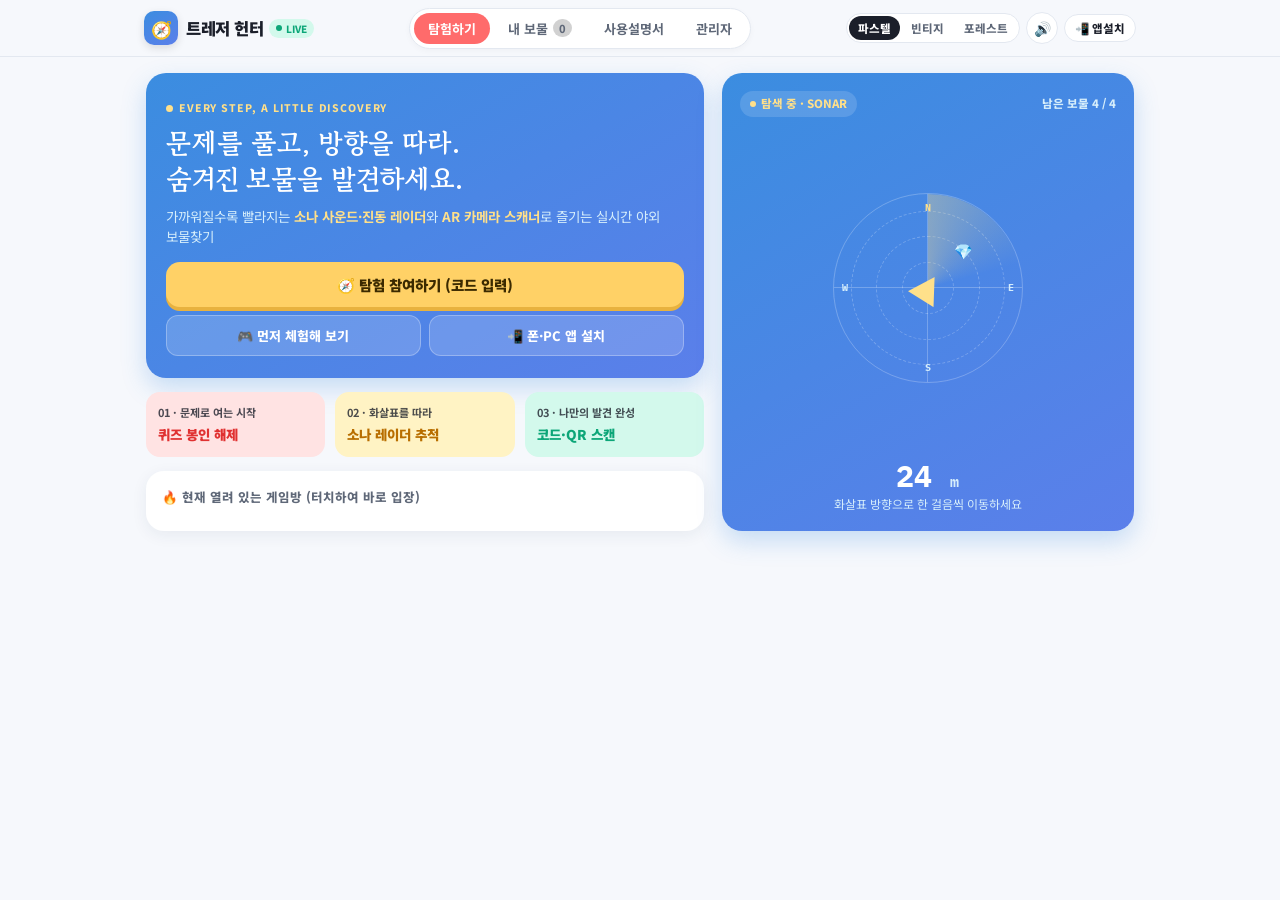
==== index.html @ 7820175a "Update mobile UI, themes (Pastel/Vintage/Forest), and visual manual" ====
<!DOCTYPE html>
<html lang="ko" data-theme="deungbul">
<head>
  <meta charset="UTF-8" />
  <meta name="viewport" content="width=device-width, initial-scale=1.0, maximum-scale=1.0, user-scalable=no, viewport-fit=cover" />
  <meta name="theme-color" content="#F6F8FC" />
  <meta name="apple-mobile-web-app-capable" content="yes" />
  <meta name="apple-mobile-web-app-status-bar-style" content="default" />
  <meta name="apple-mobile-web-app-title" content="트레저헌터" />
  <title>트레저 헌터 — 액션 GPS & AR 보물찾기</title>
  <link rel="manifest" href="./manifest.json" />
  <link rel="preconnect" href="https://fonts.googleapis.com">
  <link rel="preconnect" href="https://fonts.gstatic.com" crossorigin>
  <link href="https://fonts.googleapis.com/css2?family=Gowun+Batang:wght@700&family=IBM+Plex+Mono:wght@600;700&family=Noto+Sans+KR:wght@400;500;700;900&display=swap" rel="stylesheet">
  <link rel="stylesheet" href="./styles.css" />
</head>
<body>
  <!-- 폭죽 컨페티 캔버스 (보물 발견 시에만 작동) -->
  <canvas id="confetti-canvas"></canvas>

  <!-- 상단 토스트 알림 -->
  <div id="toast-container" class="toast-container"></div>

  <!-- 슬림 1줄 상단 헤더 (모바일 & PC 공통 절대 줄바꿈 없음) -->
  <header class="app-header">
    <div class="header-inner">
      <button class="brand-logo" id="btn-home-logo" type="button">
        <span class="logo-emblem">🧭</span>
        <div class="logo-text-wrap">
          <span class="logo-title">트레저 헌터</span>
          <span class="cloud-dot-badge" id="cloud-status-pill" title="클라우드 실시간 연동 상태">
            <i class="live-dot"></i><span id="cloud-status-text">LIVE</span>
          </span>
        </div>
      </button>

      <!-- PC용 상단 탭 (모바일에서는 하단 고정 네비게이션 바로 자동 전환) -->
      <nav class="main-nav desktop-nav">
        <button class="nav-tab active" data-tab="explore" type="button">탐험하기</button>
        <button class="nav-tab" data-tab="collection" type="button">
          내 보물 <span class="nav-badge" id="my-treasure-badge">0</span>
        </button>
        <button class="nav-tab" data-tab="guide" type="button">사용설명서</button>
        <button class="nav-tab" data-tab="admin" type="button">관리자</button>
      </nav>

      <!-- 우측 컴팩트 컨트롤 (테마 3종 · 사운드 · 앱설치) -->
      <div class="header-actions">
        <div class="theme-switcher" title="색상 테마 변경">
          <button class="theme-btn active" data-set-theme="deungbul" type="button">파스텔</button>
          <button class="theme-btn" data-set-theme="kodak" type="button">빈티지</button>
          <button class="theme-btn" data-set-theme="heavenin" type="button">포레스트</button>
        </div>

        <button class="icon-pill-btn active" id="btn-sound-toggle" type="button" title="사운드 ON/OFF">
          🔊
        </button>

        <button class="btn-install-compact" id="btn-header-install" type="button" title="스마트폰/PC 앱 설치">
          📲 앱설치
        </button>
      </div>
    </div>
  </header>

  <!-- 모바일 전용 하단 고정 네비게이션 바 (등불 스터디 스타일) -->
  <nav class="mobile-bottom-nav">
    <div class="mobile-nav-inner">
      <button class="m-nav-btn active" data-tab="explore" type="button">
        <span class="m-icon">🧭</span>
        <span class="m-label">탐험하기</span>
      </button>
      <button class="m-nav-btn" data-tab="collection" type="button">
        <span class="m-icon">🎁</span>
        <span class="m-label">내 보물 <b id="m-treasure-badge">0</b></span>
      </button>
      <button class="m-nav-btn" data-tab="guide" type="button">
        <span class="m-icon">📖</span>
        <span class="m-label">설명서</span>
      </button>
      <button class="m-nav-btn" data-tab="admin" type="button">
        <span class="m-icon">⚙️</span>
        <span class="m-label">관리자</span>
      </button>
    </div>
  </nav>

  <!-- 메인 컨테이너 -->
  <main class="app-main">
    <!-- ==================== 1. 탐험하기 탭 (랜딩 & 액티브 게임) ==================== -->
    <section id="view-explore" class="view-section active">

      <!-- [1-A] 랜딩 히어로 화면 (방 입장 전) -->
      <div id="explore-landing" class="landing-container">
        <div class="hero-grid">
          <!-- 메인 히어로 소개 & 오픈 방 -->
          <div class="hero-content">
            <div class="hero-card-featured">
              <div class="hero-pill-badge">
                <span class="pulse-dot"></span>
                <span>EVERY STEP, A LITTLE DISCOVERY</span>
              </div>
              <h1 class="hero-headline">
                문제를 풀고, 방향을 따라.<br />
                숨겨진 보물을 발견하세요.
              </h1>
              <p class="hero-description">
                가까워질수록 빨라지는 <strong>소나 사운드·진동 레이더</strong>와
                <strong>AR 카메라 스캐너</strong>로 즐기는 실시간 야외 보물찾기
              </p>

              <div class="hero-cta-group">
                <button class="btn-primary-glow" id="btn-open-join-modal" type="button">
                  🧭 탐험 참여하기 (코드 입력)
                </button>
                <div class="hero-sub-ctas">
                  <button class="btn-secondary-glass" id="btn-start-demo" type="button">
                    🎮 먼저 체험해 보기
                  </button>
                  <button class="btn-secondary-glass" id="btn-hero-install" type="button">
                    📲 폰·PC 앱 설치
                  </button>
                </div>
              </div>
            </div>

            <!-- 파스텔 3단 요약 블록 (등불 스터디 감성) -->
            <div class="pastel-stats-row">
              <div class="pastel-stat s-coral">
                <span class="p-label">01 · 문제로 여는 시작</span>
                <strong class="p-val">퀴즈 봉인 해제</strong>
              </div>
              <div class="pastel-stat s-butter">
                <span class="p-label">02 · 화살표를 따라</span>
                <strong class="p-val">소나 레이더 추적</strong>
              </div>
              <div class="pastel-stat s-mint">
                <span class="p-label">03 · 나만의 발견 완성</span>
                <strong class="p-val">코드·QR 스캔</strong>
              </div>
            </div>

            <!-- 빠른 참여 오픈 방 리스트 -->
            <div class="quick-rooms-box">
              <div class="quick-rooms-header">
                <span class="quick-title">🔥 현재 열려 있는 게임방 (터치하여 바로 입장)</span>
              </div>
              <div class="quick-rooms-list" id="quick-rooms-list">
                <!-- JS 렌더링 (GODISLOVE, JESUS0691) -->
              </div>
            </div>
          </div>

          <!-- 우측 컴팩트 레이더 프리뷰 카드 -->
          <div class="hero-visual-card">
            <div class="preview-card-inner">
              <div class="preview-top-bar">
                <span class="status-chip"><span class="dot"></span> 탐색 중 · SONAR</span>
                <span class="rarity-chip">남은 보물 4 / 4</span>
              </div>

              <div class="preview-radar-stage">
                <div class="sonar-circle ring-1"></div>
                <div class="sonar-circle ring-2"></div>
                <div class="sonar-circle ring-3"></div>
                <div class="sonar-sweep"></div>
                <div class="sonar-crosshair-h"></div>
                <div class="sonar-crosshair-v"></div>
                <span class="compass-dir dir-n">N</span>
                <span class="compass-dir dir-e">E</span>
                <span class="compass-dir dir-s">S</span>
                <span class="compass-dir dir-w">W</span>
                <div class="target-blip-demo">💎</div>
                <div class="preview-arrow-wrap">
                  <div class="preview-3d-arrow">▲</div>
                </div>
              </div>

              <div class="preview-telemetry">
                <div class="telemetry-dist">
                  <span class="dist-num">24</span>
                  <span class="dist-unit">m</span>
                </div>
                <p class="telemetry-guide">화살표 방향으로 한 걸음씩 이동하세요</p>
              </div>
            </div>
          </div>
        </div>
      </div>

      <!-- [1-B] 액티브 탐험 화면 (방 입장 후 또는 체험 모드) -->
      <div id="explore-active" class="active-hunt-container hidden">
        <!-- 상단 컴팩트 방 정보 바 -->
        <div class="hunt-status-banner" id="hunt-mode-banner">
          <div class="banner-left">
            <span class="live-badge" id="active-room-badge">LIVE</span>
            <div class="room-titles">
              <h2 id="active-room-title">성경 보물찾기</h2>
              <p id="active-room-subtitle">문제를 풀고 보물을 찾아보세요</p>
            </div>
          </div>
          <div class="banner-right">
            <div class="player-pill">
              <span id="active-player-name">탐험가</span>
              <span class="player-score" id="active-player-score">0점</span>
            </div>
            <button class="btn-ghost-xs" id="btn-share-active-room" type="button" title="초대 링크 복사">🔗 공유</button>
            <button class="btn-exit-hunt" id="btn-leave-room" type="button">← 나가기</button>
          </div>
        </div>

        <!-- 메인 2단 대시보드 -->
        <div class="hunt-dashboard-grid">
          <!-- 좌측 메인 액션 스테이지 -->
          <div class="hunt-main-stage">

            <!-- 스테이지 1: 퀴즈 봉인 해제 카드 -->
            <div id="stage-quiz" class="stage-card quiz-stage-card hidden">
              <div class="stage-card-header">
                <span class="stage-chip">QUESTION · 문제 풀기</span>
                <span class="remaining-pill" id="quiz-remaining-pill">남은 보물 4 / 4</span>
              </div>

              <div class="locked-treasure-preview">
                <div class="locked-icon-aura">
                  <span class="locked-treasure-icon" id="quiz-treasure-icon">👑</span>
                </div>
                <div class="locked-treasure-info">
                  <span class="rarity-tag" id="quiz-treasure-rarity">LEGENDARY</span>
                  <h3 id="quiz-treasure-name">솔로몬의 지혜의 황금 상자</h3>
                  <p class="reward-pts" id="quiz-treasure-pts">+500 PTS</p>
                </div>
              </div>

              <div class="quiz-box">
                <p class="quiz-question-text" id="quiz-question-text">
                  문제를 불러오는 중입니다...
                </p>

                <form id="form-quiz-answer" class="quiz-form">
                  <div class="quiz-input-wrap">
                    <input
                      type="text"
                      id="input-quiz-answer"
                      placeholder="정답을 입력하세요"
                      autocomplete="off"
                      required
                    />
                    <button type="submit" class="btn-primary-glow">
                      정답 확인하고 보물 열기
                    </button>
                  </div>
                </form>

                <div class="quiz-feedback hidden" id="quiz-feedback-msg"></div>

                <div class="quiz-footer-actions">
                  <button type="button" class="btn-ghost-sm" id="btn-toggle-quiz-hint">
                    💡 힌트 보기
                  </button>
                  <button type="button" class="btn-ghost-sm" id="btn-skip-quiz-target">
                    🔄 다른 보물 문제로 변경
                  </button>
                </div>

                <div class="hint-collapse-box hidden" id="quiz-hint-box">
                  <strong>힌트:</strong> <span id="quiz-hint-text"></span>
                </div>
              </div>
            </div>

            <!-- 스테이지 2: GPS + 나침반 소나 레이더 스테이지 -->
            <div id="stage-radar" class="stage-card radar-stage-card hidden">
              <div class="stage-card-header">
                <span class="stage-chip" id="radar-heat-chip">● 탐색 중</span>
                <span class="remaining-pill" id="radar-remaining-pill">남은 보물 4 / 4</span>
              </div>

              <div class="radar-target-banner">
                <span class="target-big-icon" id="radar-treasure-icon">👑</span>
                <div class="target-title-wrap">
                  <span class="rarity-tag" id="radar-treasure-rarity">LEGENDARY</span>
                  <h3 class="target-title" id="radar-treasure-name">솔로몬의 지혜의 황금 상자</h3>
                </div>
                <div class="target-pts-badge" id="radar-treasure-pts">+500점</div>
              </div>

              <!-- 소나 레이더 디스크 -->
              <div class="hologram-radar-wrapper" id="radar-heat-container" data-heat="warm">
                <div class="hologram-radar-disc" id="radar-disc">
                  <div class="compass-dial-ring" id="compass-dial-ring">
                    <span class="dial-mark mark-n">N</span>
                    <span class="dial-mark mark-e">E</span>
                    <span class="dial-mark mark-s">S</span>
                    <span class="dial-mark mark-w">W</span>
                  </div>

                  <div class="radar-ring r-outer"></div>
                  <div class="radar-ring r-mid"></div>
                  <div class="radar-ring r-inner"></div>
                  <div class="radar-sweep-beam"></div>
                  <div class="radar-axis-x"></div>
                  <div class="radar-axis-y"></div>

                  <div class="radar-target-blip" id="radar-target-blip">
                    <span class="blip-core">💎</span>
                  </div>

                  <div class="radar-center-arrow" id="radar-direction-arrow">
                    <svg viewBox="0 0 100 100" class="arrow-svg">
                      <polygon points="50,10 82,82 50,66 18,82" fill="currentColor" />
                    </svg>
                  </div>
                </div>
              </div>

              <!-- 거리 & 온도 게이지 -->
              <div class="radar-telemetry-panel">
                <div class="distance-readout-wrap">
                  <span class="distance-number" id="radar-distance-num">85</span>
                  <span class="distance-unit">m</span>
                </div>

                <div class="heat-meter-wrap">
                  <div class="heat-meter-labels">
                    <span>멀음</span>
                    <span id="heat-status-text">접근 중</span>
                    <span>코앞!</span>
                  </div>
                  <div class="heat-meter-track">
                    <div class="heat-meter-fill" id="heat-meter-fill" style="width: 55%;"></div>
                  </div>
                </div>

                <p class="direction-guidance-text" id="radar-guidance-text">
                  화살표가 가리키는 방향으로 이동하세요
                </p>

                <div class="radar-control-buttons">
                  <button type="button" class="btn-sensor-connect" id="btn-connect-sensors">
                    🧭 위치 · 방향 연결하기
                  </button>
                  <button type="button" class="btn-ar-launch" id="btn-open-ar-modal">
                    📷 AR 카메라 · QR 스캔
                  </button>
                </div>

                <div class="sim-action-pad">
                  <div class="sim-pad-header">가상 이동 테스트 (실내·체험용)</div>
                  <div class="sim-pad-buttons">
                    <button type="button" class="btn-sim-action" id="btn-sim-step">🏃 20m 전진</button>
                    <button type="button" class="btn-sim-action" id="btn-sim-turn">🧭 정면 정렬</button>
                    <button type="button" class="btn-sim-action hot" id="btn-sim-close">⚡ 5m 코앞</button>
                  </div>
                </div>
              </div>
            </div>

            <!-- 스테이지 3: 모든 보물 발견 완료 -->
            <div id="stage-finale" class="stage-card finale-stage-card hidden">
              <div class="finale-crown">🏆</div>
              <span class="stage-chip">ADVENTURE COMPLETE</span>
              <h2>탐험 종료, 모두 수고했어요!</h2>
              <p>이번 탐험의 모든 보물이 발견되었습니다. 내 보물함과 순위를 확인해 보세요.</p>
              <div class="finale-actions">
                <button type="button" class="btn-primary-glow" data-go-tab="collection">
                  🎁 내 보물함 보기
                </button>
                <button type="button" class="btn-secondary-glass" id="btn-finale-home">
                  🏠 처음으로
                </button>
              </div>
            </div>

          </div>

          <!-- 우측 사이드바 -->
          <div class="hunt-sidebar">
            <div class="sidebar-card clue-action-card" id="sidebar-clue-card">
              <div class="card-kicker">A LITTLE CLUE</div>
              <h3>거의 다 왔다면?</h3>
              <p class="card-sub">
                GPS에는 오차가 있어요. 근처에서는 힌트로 주변을 살펴보세요.
              </p>

              <button type="button" class="btn-clue-toggle" id="btn-toggle-location-hint">
                ? 보물 힌트 보기
              </button>

              <div class="location-hint-box hidden" id="location-hint-box">
                <p id="location-hint-text">퀴즈를 먼저 풀면 은신처 힌트가 열립니다.</p>
              </div>

              <div class="claim-cta-group">
                <button type="button" class="btn-claim-primary" id="btn-open-claim-modal">
                  🎁 보물을 찾았어요 (코드 입력)
                </button>
                <button type="button" class="btn-claim-ar" id="btn-sidebar-ar">
                  📷 AR 카메라로 QR 스캔
                </button>
              </div>

              <div class="skip-target-wrap" id="skip-target-wrap">
                <button type="button" class="btn-ghost-full" id="btn-skip-radar-target">
                  🔄 다른 보물로 건너뛰기
                </button>
              </div>
            </div>

            <div class="sidebar-card progress-card">
              <div class="card-kicker">MY JOURNEY</div>
              <div class="journey-header">
                <h3>나의 탐험 기록</h3>
                <span class="found-count-pill" id="sidebar-my-found">0개 발견</span>
              </div>

              <div class="room-progress-bar">
                <div class="room-progress-fill" id="room-progress-fill" style="width: 25%;"></div>
              </div>
              <div class="room-progress-meta">
                <span id="room-progress-text">전체 4개 중 남은 보물 4개</span>
                <span class="sync-indicator" id="sync-indicator-text">3초마다 갱신</span>
              </div>
            </div>

            <div class="sidebar-card live-feed-card">
              <div class="card-kicker">LIVE RANKING &amp; FEED</div>
              <h3>🏆 실시간 순위 &amp; 소식</h3>
              <div class="leaderboard-mini" id="leaderboard-mini"></div>
              <div class="live-feed-list" id="live-feed-list"></div>
            </div>
          </div>
        </div>
      </div>
    </section>

    <!-- ==================== 2. 내 보물함 탭 ==================== -->
    <section id="view-collection" class="view-section hidden">
      <div class="section-header-box">
        <span class="section-kicker">COLLECT LITTLE MOMENTS</span>
        <h2>나의 보물함</h2>
        <p>탐험에서 발견한 보물과 획득 점수가 기록됩니다.</p>
      </div>

      <div class="vault-stats-row">
        <div class="vault-stat-card s-coral">
          <span class="stat-label">총 획득 점수</span>
          <strong class="stat-value" id="vault-total-score">0점</strong>
        </div>
        <div class="vault-stat-card s-butter">
          <span class="stat-label">발견한 보물</span>
          <strong class="stat-value" id="vault-total-count">0개</strong>
        </div>
        <div class="vault-stat-card s-mint">
          <span class="stat-label">현재 참여 방</span>
          <strong class="stat-value" id="vault-current-room">없음</strong>
        </div>
      </div>

      <div id="vault-treasures-grid" class="vault-treasures-grid"></div>
    </section>

    <!-- ==================== 3. 사용설명서 탭 ==================== -->
    <section id="view-guide" class="view-section hidden">
      <div class="section-header-box">
        <span class="section-kicker">HOW TO EXPLORE</span>
        <h2>즐거운 탐험을 위한 사용설명서</h2>
        <p>참가자와 진행자(관리자)를 위한 단계별 안내입니다.</p>
      </div>

      <div class="moments-preview-card">
        <h3>우리 모험의 세 가지 순간 (미리보기)</h3>
        <div class="moments-btn-row">
          <button type="button" class="btn-moment-preview" id="btn-preview-claim">
            ✦ 발견의 순간 (상자 오픈)
          </button>
          <button type="button" class="btn-moment-preview" id="btn-preview-late">
            ☁ 한발 늦은 순간
          </button>
          <button type="button" class="btn-moment-preview" id="btn-preview-finale">
            ⚑ 탐험의 피날레
          </button>
          <button type="button" class="btn-moment-preview" id="btn-guide-install">
            📲 앱 설치 안내
          </button>
        </div>
      </div>

      <div class="manual-two-col">
        <div class="manual-panel">
          <div class="manual-badge">참가자 안내</div>
          <h3>🤠 보물찾기 참여 방법</h3>
          <ol class="manual-step-list">
            <li>
              <strong>01 · 방 코드 입장</strong>
              <p>안내받은 참여 코드(<code>GODISLOVE</code> 또는 <code>JESUS0691</code>)와 별명을 입력해 시작합니다. (카카오톡에서 열렸다면 메뉴에서 <strong>다른 브라우저로 열기</strong>를 권장합니다.)</p>
            </li>
            <li>
              <strong>02 · 퀴즈 풀고 보물 열기</strong>
              <p>배정된 보물의 문제를 풀면 레이더가 열립니다. 어려우면 <strong>[힌트 보기]</strong>를 누르세요.</p>
            </li>
            <li>
              <strong>03 · 화살표와 소리를 따라 이동</strong>
              <p><strong>[위치 · 방향 연결하기]</strong>를 누르고 화살표 방향으로 이동합니다. 가까워질수록 레이더 색이 변하며 소리가 빨라집니다.</p>
            </li>
            <li>
              <strong>04 · 확인 코드 입력 또는 QR 스캔</strong>
              <p>근처(15m 이내)에 오면 <strong>[보물 힌트 보기]</strong>로 숨긴 곳을 찾고, 보물에 적힌 확인 코드를 입력하거나 AR 카메라로 QR을 찍어 상자를 여세요!</p>
            </li>
          </ol>
        </div>

        <div class="manual-panel">
          <div class="manual-badge admin">진행자(관리자) 안내</div>
          <h3>⚙️ 행사 방 만들기 &amp; 운영 방법</h3>
          <ol class="manual-step-list">
            <li>
              <strong>01 · 관리실 입장 (비밀번호: 1234)</strong>
              <p><strong>[관리자]</strong> 메뉴에서 비밀번호 <code>1234</code>를 입력해 들어갑니다.</p>
            </li>
            <li>
              <strong>02 · 현장에서 GPS 찍으며 보물 등록</strong>
              <p>보물 숨길 장소에서 <strong>[📍 내 현재 GPS 위치 찍기]</strong>를 누르면 위도·경도가 자동 입력됩니다. 문제와 정답, 확인 코드를 적어 방을 생성하세요.</p>
            </li>
            <li>
              <strong>03 · 보물 QR 스티커 인쇄 &amp; 참가자 초대</strong>
              <p><strong>[🖨️ 보물 QR스티커]</strong>를 인쇄해 현장에 숨기고, <strong>[🔗 초대링크 복사]</strong> 또는 <strong>[📱 입장용 QR]</strong>로 참가자를 초대합니다.</p>
            </li>
            <li>
              <strong>04 · 결과 엑셀 다운로드 &amp; 재게임 초기화</strong>
              <p>종료 후 <strong>[📊 결과 엑셀(CSV)]</strong>로 순위표를 저장하고, 다음 조가 다시 할 때는 <strong>[🔄 초기화]</strong>를 누르면 모든 보물이 리셋됩니다.</p>
            </li>
          </ol>
        </div>
      </div>
    </section>

    <!-- ==================== 4. 관리자 스튜디오 탭 ==================== -->
    <section id="view-admin" class="view-section hidden">
      <div class="section-header-box">
        <span class="section-kicker">ADMIN STUDIO</span>
        <h2>탐험 관리실</h2>
        <p>새로운 게임방을 만들거나 보물 QR 스티커 인쇄 및 결과 엑셀을 다운로드합니다.</p>
      </div>

      <!-- 관리자 로그인 게이트 -->
      <div id="admin-login-box" class="admin-auth-card">
        <h3>🔑 관리자 인증</h3>
        <p>관리자 비밀번호를 입력하세요. (기본값: <code>1234</code>)</p>
        <form id="form-admin-login" class="admin-login-form">
          <input type="password" id="input-admin-pass" value="1234" placeholder="비밀번호 (1234)" required />
          <button type="submit" class="btn-primary-glow">관리실 들어가기</button>
        </form>
      </div>

      <!-- 관리자 메인 대시보드 -->
      <div id="admin-dashboard" class="admin-dashboard hidden">
        <div class="firebase-config-banner">
          <div class="fb-banner-header">
            <div>
              <span class="stage-chip">🔥 FIREBASE CLOUD DB</span>
              <h3>실시간 클라우드 DB 설정</h3>
            </div>
            <button type="button" class="btn-ghost-sm" id="btn-toggle-fb-guide">연동 안내</button>
          </div>

          <div class="fb-input-row">
            <input
              type="url"
              id="input-firebase-url"
              placeholder="https://treasure-hunt-e306b-default-rtdb.firebaseio.com"
            />
            <button type="button" class="btn-primary-glow" id="btn-save-firebase-url">연결 저장</button>
            <button type="button" class="btn-secondary-glass" id="btn-reset-cloud-seed">
              기본 방(GODISLOVE / JESUS0691) 복원
            </button>
          </div>

          <div id="fb-guide-collapse" class="fb-guide-box hidden">
            <p>현재 <code>treasure-hunt-e306b-default-rtdb.firebaseio.com</code>에 실시간 연동되어 있습니다.</p>
          </div>
        </div>

        <div class="admin-grid">
          <div class="admin-panel">
            <div class="admin-panel-head">
              <h3>📂 개설된 게임방</h3>
              <button type="button" class="btn-ghost-sm" id="btn-refresh-admin-rooms">🔄 새로고침</button>
            </div>
            <div id="admin-rooms-list" class="admin-rooms-list"></div>
          </div>

          <div class="admin-panel">
            <h3>✨ 새 게임방 만들기</h3>
            <form id="form-create-room" class="admin-create-form">
              <div class="form-row-2">
                <div class="form-group">
                  <label>방 참여 코드</label>
                  <div style="display:flex; gap:6px;">
                    <input type="text" id="admin-new-code" placeholder="예: GODISLOVE" required />
                    <button type="button" class="btn-secondary-sm" id="btn-gen-random-code">🎲 랜덤</button>
                  </div>
                </div>
                <div class="form-group">
                  <label>테마 선택</label>
                  <select id="admin-new-theme">
                    <option value="deungbul">파스텔 스카이 (기본)</option>
                    <option value="kodak">빈티지 골드</option>
                    <option value="heavenin">포레스트 그린</option>
                  </select>
                </div>
              </div>

              <div class="form-group">
                <label>방 제목</label>
                <input type="text" id="admin-new-title" placeholder="예: 장유교회 수련회 보물찾기" required />
              </div>

              <div class="form-group">
                <label>안내 문구</label>
                <input type="text" id="admin-new-subtitle" placeholder="예: 말씀 퀴즈를 풀고 숨겨진 보물을 찾으세요!" />
              </div>

              <div class="admin-treasures-header">
                <h4>💎 보물 &amp; 위치 &amp; 퀴즈</h4>
                <button type="button" class="btn-secondary-sm" id="btn-add-treasure-row">+ 보물 추가</button>
              </div>

              <div id="admin-treasure-rows" class="admin-treasure-rows"></div>

              <button type="submit" class="btn-primary-glow btn-full">
                🚀 게임방 생성하기
              </button>
            </form>
          </div>
        </div>
      </div>
    </section>
  </main>

  <!-- ==================== 모달 1: 탐험 참여하기 ==================== -->
  <div id="modal-join" class="modal-backdrop hidden">
    <div class="modal-card">
      <button type="button" class="modal-close" data-close-modal="modal-join">✕</button>
      <div class="modal-kicker">JOIN ADVENTURE</div>
      <h3>탐험에 참여하기</h3>
      <p>안내받은 참여 코드와 이름(별명)을 입력해 주세요.</p>

      <form id="form-join-room" class="modal-form">
        <div class="form-group">
          <label for="input-join-code">참여 코드</label>
          <input type="text" id="input-join-code" class="code-big-input" placeholder="GODISLOVE" required />
        </div>
        <div class="form-group">
          <label for="input-join-nickname">이름 (별명)</label>
          <input type="text" id="input-join-nickname" placeholder="예: 다윗" required />
        </div>
        <div id="join-error-msg" class="form-error hidden"></div>
        <button type="submit" class="btn-primary-glow btn-full">
          탐험 시작하기
        </button>
      </form>
    </div>
  </div>

  <!-- ==================== 모달 2: 현장 확인 코드 입력 ==================== -->
  <div id="modal-claim" class="modal-backdrop hidden">
    <div class="modal-card">
      <button type="button" class="modal-close" data-close-modal="modal-claim">✕</button>
      <div class="modal-kicker">TREASURE CODE</div>
      <h3>보물을 발견했나요?</h3>
      <p>보물에 적힌 <strong>현장 확인 코드</strong>를 입력해 주세요.</p>

      <form id="form-claim-code" class="modal-form">
        <div class="form-group">
          <label for="input-claim-code">현장 확인 코드</label>
          <input
            type="text"
            id="input-claim-code"
            class="code-big-input"
            placeholder="예: EDEN01"
            autocomplete="off"
            required
          />
        </div>
        <div class="demo-code-helper" id="claim-code-helper"></div>
        <div id="claim-error-msg" class="form-error hidden"></div>
        <button type="submit" class="btn-primary-glow btn-full">
          발견 완료하기
        </button>
      </form>
    </div>
  </div>

  <!-- ==================== 모달 3: AR 카메라 & QR 스캐너 ==================== -->
  <div id="modal-ar" class="modal-backdrop hidden">
    <div class="modal-card ar-modal-card">
      <div class="ar-hud-header">
        <div class="ar-hud-title">
          <span class="ar-rec-dot"></span>
          <span>AR 카메라 &amp; QR 스캐너</span>
        </div>
        <button type="button" class="modal-close ar-close" id="btn-close-ar">✕ 닫기</button>
      </div>

      <div class="ar-viewport" id="ar-viewport">
        <video id="ar-video" autoplay playsinline muted></video>
        <div class="ar-holo-fallback" id="ar-holo-fallback">
          <div class="holo-grid-floor"></div>
        </div>

        <div class="ar-hud-overlay">
          <div class="hud-top-telemetry">
            <span id="ar-hud-target">TARGET</span>
            <span id="ar-hud-dist">DIST: 12m</span>
          </div>

          <div class="ar-floating-treasure" id="ar-floating-treasure">
            <div class="ar-treasure-emoji" id="ar-treasure-emoji">🎁</div>
            <div class="ar-treasure-label">보물 터치하여 코드 스캔</div>
          </div>

          <div class="hud-bottom-bar">
            <p id="ar-scan-status">카메라로 현장 QR 코드를 비추거나 보물 아이콘을 터치하세요</p>
          </div>
        </div>
      </div>

      <div class="ar-controls-footer">
        <button type="button" class="btn-primary-glow" id="btn-ar-sim-scan">
          ⚡ 가상 QR 즉시 스캔
        </button>
        <button type="button" class="btn-secondary-glass" id="btn-ar-manual-code">
          ⌨️ 코드 직접 입력
        </button>
      </div>
    </div>
  </div>

  <!-- ==================== 모달 4: 보물상자 오픈 축하 모달 ==================== -->
  <div id="modal-celebration" class="modal-backdrop celebration-backdrop hidden">
    <div class="modal-card celebration-card">
      <div id="chest-tap-stage" class="chest-tap-stage">
        <div class="modal-kicker">TREASURE FOUND!</div>
        <h3>보물상자를 터치해서 여세요!</h3>
        <div class="interactive-chest-box" id="btn-tap-chest">
          <div class="chest-3d-icon" id="chest-3d-icon">🧰</div>
          <div class="chest-hit-counter" id="chest-hit-counter">터치 횟수: ⚡⚡⚡</div>
        </div>
        <button type="button" class="btn-primary-glow btn-full" id="btn-instant-open-chest">
          ⚡ 바로 보물상자 열기
        </button>
      </div>

      <div id="chest-opened-stage" class="chest-opened-stage hidden">
        <div class="modal-kicker">야호! 보물 발견!</div>
        <div class="opened-Burst-icon" id="celeb-treasure-icon">👑</div>
        <span class="rarity-tag" id="celeb-treasure-rarity">LEGENDARY</span>
        <h2 id="celeb-treasure-name">솔로몬의 지혜의 황금 상자</h2>
        <div class="celeb-points-pill" id="celeb-treasure-pts">+500 PTS 획득!</div>
        <p class="celeb-desc" id="celeb-desc">
          가장 먼저 보물을 발견하여 내 보물함에 기록되었습니다!
        </p>
        <button type="button" class="btn-primary-glow btn-full" id="btn-celeb-next">
          다음 보물 계속 찾기
        </button>
      </div>
    </div>
  </div>

  <!-- ==================== 모달 5: 알림 모달 ==================== -->
  <div id="modal-alert" class="modal-backdrop hidden">
    <div class="modal-card alert-modal-card">
      <div class="alert-big-icon" id="alert-modal-icon">☁️</div>
      <div class="modal-kicker" id="alert-modal-kicker">NOTICE</div>
      <h3 id="alert-modal-title">한발 늦은 순간!</h3>
      <p id="alert-modal-desc">다른 탐험가가 먼저 보물을 발견했습니다.</p>
      <button type="button" class="btn-primary-glow btn-full" id="btn-alert-ok">확인</button>
    </div>
  </div>

  <!-- ==================== 모달 6: QR 인쇄 모달 ==================== -->
  <div id="modal-qr-print" class="modal-backdrop hidden">
    <div class="modal-card qr-print-modal-card">
      <div class="qr-print-header">
        <h3 id="qr-modal-title">🖨️ 보물 QR &amp; 확인 코드 카드</h3>
        <div class="qr-print-actions">
          <button type="button" class="btn-primary-glow" id="btn-print-cards">🖨️ 인쇄</button>
          <button type="button" class="modal-close" data-close-modal="modal-qr-print">✕</button>
        </div>
      </div>
      <p class="qr-print-sub" id="qr-modal-subtitle">카드를 인쇄하여 보물 은신처에 부착하세요.</p>
      <div id="qr-cards-container" class="qr-cards-grid"></div>
    </div>
  </div>

  <!-- ==================== 모달 7: 앱 설치 안내 모달 ==================== -->
  <div id="modal-install" class="modal-backdrop hidden">
    <div class="modal-card install-modal-card">
      <button type="button" class="modal-close" data-close-modal="modal-install">✕</button>
      <div class="modal-kicker">INSTALL APP</div>
      <h3>📲 스마트폰 &amp; PC 앱 설치</h3>
      <p>홈 화면(바탕화면)에 앱으로 추가하면 전체화면으로 편리하게 이용할 수 있습니다.</p>

      <div class="install-direct-box">
        <button type="button" class="btn-primary-glow btn-full" id="btn-trigger-pwa-install">
          ⚡ 원클릭 앱 설치하기
        </button>
        <p class="install-direct-note" id="install-direct-note">
          설치 창이 뜨지 않는 경우 아래 기기별 안내를 참고해 주세요.
        </p>
      </div>

      <div class="install-os-grid">
        <div class="install-os-card">
          <div class="os-title">🤖 갤럭시 / 안드로이드</div>
          <ol>
            <li>크롬 또는 삼성 인터넷으로 접속 (카톡에서는 <code>⋮</code> → <strong>다른 브라우저로 열기</strong>)</li>
            <li>위의 <strong>[원클릭 앱 설치]</strong> 또는 메뉴(<code>⋮</code>) → <strong>[앱 설치 / 홈 화면에 추가]</strong> 클릭</li>
          </ol>
        </div>
        <div class="install-os-card">
          <div class="os-title">🍎 아이폰 (Safari)</div>
          <ol>
            <li>Safari 브라우저로 접속</li>
            <li>하단 가운데 <strong>공유 버튼(<code>[↑]</code>)</strong> → <strong>[홈 화면에 추가]</strong> 클릭</li>
          </ol>
        </div>
        <div class="install-os-card">
          <div class="os-title">💻 PC (크롬 / 엣지)</div>
          <ol>
            <li>주소창 오른쪽 끝 <strong>[🖥️ 앱 설치]</strong> 아이콘 또는 위 버튼 클릭</li>
          </ol>
        </div>
      </div>

      <div class="install-qr-box">
        <img
          src="https://api.qrserver.com/v1/create-qr-code/?size=110x110&data=https%3A%2F%2Fjangyu-church.github.io%2Ftreasure-hunter%2F"
          alt="접속 QR"
          width="84"
          height="84"
        />
        <div class="install-qr-text">
          <strong>📱 스마트폰 카메라로 QR 스캔</strong>
          <span><code>jangyu-church.github.io/treasure-hunter</code>로 바로 접속됩니다.</span>
        </div>
      </div>
    </div>
  </div>

  <script src="./app.js"></script>
</body>
</html>
---- styles.css ----
/* ==========================================================================
   트레저 헌터 — 모바일 퍼스트 컴팩트 UI & 3대 세련된 테마 (등불 / 코닥 / 헤븐인)
   ========================================================================== */

:root,
html[data-theme="deungbul"] {
  --bg: #F6F8FC;
  --top-bg: rgba(246, 248, 252, 0.92);
  --surface: #FFFFFF;
  --surface-alt: #EEF2F9;
  --ink: #1B1F2A;
  --muted: #5F6878;
  --line: #E3E8F0;

  /* 메인 히어로 & 레이더 스테이지 카드 (등불 스터디 블루 카드) */
  --stage-bg: linear-gradient(150deg, #3B8DE0 0%, #5B7FEA 100%);
  --stage-ink: #FFFFFF;
  --stage-muted: #D6EEFB;
  --stage-highlight: #FFE08A;
  --stage-ring: rgba(255, 255, 255, 0.24);
  --stage-sweep: rgba(255, 224, 138, 0.34);
  --stage-shadow: 0 10px 24px rgba(59, 141, 224, 0.26);

  /* 메인 버튼 (등불 스터디 옐로우 브릭 버튼) */
  --cta-bg: #FFD166;
  --cta-ink: #3B2A00;
  --cta-lip: #E8B23F;

  /* 보조 액센트 (코랄 레드 / 스카이 블루 / 민트 그린) */
  --brand-accent: #FF6B6B;
  --brand-accent-lip: #E25555;
  --blue-accent: #4DABF7;
  --blue-accent-lip: #3A8FD9;
  --mint-accent: #38D9A9;
  --mint-accent-lip: #20B98C;
  --leaf: #0CA678;

  /* 파스텔 요약 블록 3종 */
  --s1-bg: #FFE3E3;
  --s1-ink: #E03131;
  --s2-bg: #FFF3C4;
  --s2-ink: #B86E00;
  --s3-bg: #D3F9EC;
  --s3-ink: #0CA678;

  --card-shadow: 0 4px 16px rgba(30, 50, 90, 0.07);
}

/* ==================== 테마 2: 코닥 필름 (Kodak Gold / Portra 감성) ==================== */
html[data-theme="kodak"] {
  --bg: #F6EFE2;
  --top-bg: rgba(246, 239, 226, 0.94);
  --surface: #FFFDF8;
  --surface-alt: #EFE5D4;
  --ink: #221A14;
  --muted: #6E5D4E;
  --line: #E4D7C3;

  --stage-bg: linear-gradient(155deg, #241D18 0%, #382C22 100%);
  --stage-ink: #FDF8EE;
  --stage-muted: #D8C8B4;
  --stage-highlight: #FFB800;
  --stage-ring: rgba(255, 184, 0, 0.25);
  --stage-sweep: rgba(255, 184, 0, 0.34);
  --stage-shadow: 0 10px 26px rgba(36, 29, 24, 0.24);

  --cta-bg: #FFB800;
  --cta-ink: #22180E;
  --cta-lip: #CC8E00;

  --brand-accent: #D9381E;
  --brand-accent-lip: #B02812;
  --blue-accent: #D97706;
  --blue-accent-lip: #B45309;
  --mint-accent: #D9381E;
  --mint-accent-lip: #B02812;
  --leaf: #B45309;

  --s1-bg: #FCE2DB;
  --s1-ink: #C82E14;
  --s2-bg: #FDECC4;
  --s2-ink: #9E5E00;
  --s3-bg: #EBE3D5;
  --s3-ink: #4A3B2C;

  --card-shadow: 0 4px 16px rgba(60, 40, 20, 0.08);
}

/* ==================== 테마 3: 헤븐인 보물찾기 오리지널 (Heavenin Forest) ==================== */
html[data-theme="heavenin"] {
  --bg: #F4F2EC;
  --top-bg: rgba(244, 242, 236, 0.94);
  --surface: #FFFFFF;
  --surface-alt: #EAE7DF;
  --ink: #1C3126;
  --muted: #6C7870;
  --line: #E3E0D6;

  --stage-bg: linear-gradient(165deg, #234233 0%, #1B3428 100%);
  --stage-ink: #F7F6F1;
  --stage-muted: #B6C7BC;
  --stage-highlight: #E4EEBA;
  --stage-ring: rgba(228, 238, 186, 0.22);
  --stage-sweep: rgba(228, 238, 186, 0.32);
  --stage-shadow: 0 10px 26px rgba(27, 52, 40, 0.2);

  --cta-bg: #E4EEBA;
  --cta-ink: #1C3528;
  --cta-lip: #C3D28B;

  --brand-accent: #234233;
  --brand-accent-lip: #162B21;
  --blue-accent: #3B6E54;
  --blue-accent-lip: #2A523E;
  --mint-accent: #234233;
  --mint-accent-lip: #162B21;
  --leaf: #234233;

  --s1-bg: #EBF0E6;
  --s1-ink: #234233;
  --s2-bg: #F3EFE2;
  --s2-ink: #6B5B35;
  --s3-bg: #E6EFE9;
  --s3-ink: #1F4E37;

  --card-shadow: 0 4px 16px rgba(28, 49, 38, 0.06);
}

/* ==================== 기본 리셋 & 타이포그래피 ==================== */
* {
  box-sizing: border-box;
  margin: 0;
  padding: 0;
  -webkit-tap-highlight-color: transparent;
}

body {
  font-family: "Noto Sans KR", "Apple SD Gothic Neo", "Malgun Gothic", system-ui, sans-serif;
  background-color: var(--bg);
  color: var(--ink);
  min-height: 100vh;
  overflow-x: hidden;
  line-height: 1.55;
  font-size: 14.5px;
  word-break: keep-all;
  transition: background-color 0.25s ease, color 0.25s ease;
}

button,
input,
select {
  font-family: inherit;
  word-break: keep-all;
}

.hidden {
  display: none !important;
}

#bg-particles,
.aurora-bg {
  display: none !important;
}

#confetti-canvas {
  position: fixed;
  inset: 0;
  width: 100%;
  height: 100%;
  pointer-events: none;
  z-index: 9999;
}

/* ==================== 슬림 1줄 상단 헤더 (절대 줄바꿈 없음!) ==================== */
.app-header {
  position: sticky;
  top: 0;
  z-index: 100;
  background: var(--top-bg);
  backdrop-filter: blur(12px);
  border-bottom: 1px solid var(--line);
}

.header-inner {
  max-width: 1020px;
  margin: 0 auto;
  height: 56px;
  padding: 0 14px;
  display: flex;
  align-items: center;
  justify-content: space-between;
  gap: 8px;
  flex-wrap: nowrap;
}

.brand-logo {
  display: flex;
  align-items: center;
  gap: 8px;
  background: none;
  border: none;
  color: var(--ink);
  cursor: pointer;
  white-space: nowrap;
  flex-shrink: 0;
}

.logo-emblem {
  width: 34px;
  height: 34px;
  border-radius: 10px;
  background: var(--stage-bg);
  color: var(--stage-ink);
  display: flex;
  align-items: center;
  justify-content: center;
  font-size: 17px;
  box-shadow: 0 3px 8px rgba(0, 0, 0, 0.12);
}

.logo-text-wrap {
  display: flex;
  align-items: center;
  gap: 6px;
}

.logo-title {
  font-size: 16.5px;
  font-weight: 900;
  letter-spacing: -0.03em;
  color: var(--ink);
}

.cloud-dot-badge {
  display: inline-flex;
  align-items: center;
  gap: 4px;
  font-size: 10px;
  font-weight: 800;
  color: var(--leaf);
  background: var(--s3-bg);
  padding: 2px 7px;
  border-radius: 999px;
}

.live-dot {
  width: 6px;
  height: 6px;
  border-radius: 50%;
  background: var(--leaf);
  display: inline-block;
}

/* 데스크톱 상단 네비게이션 */
.desktop-nav {
  display: flex;
  align-items: center;
  gap: 4px;
  background: var(--surface);
  padding: 4px;
  border-radius: 999px;
  border: 1px solid var(--line);
  box-shadow: 0 2px 6px rgba(0, 0, 0, 0.03);
}

.nav-tab {
  background: transparent;
  border: none;
  color: var(--muted);
  font-size: 13px;
  font-weight: 700;
  padding: 6px 14px;
  border-radius: 999px;
  cursor: pointer;
  white-space: nowrap;
  display: inline-flex;
  align-items: center;
  gap: 5px;
  transition: all 0.18s;
}

.nav-tab:hover {
  color: var(--ink);
}

.nav-tab.active {
  background: var(--brand-accent);
  color: #FFFFFF;
}

.nav-badge {
  background: rgba(0, 0, 0, 0.18);
  color: inherit;
  padding: 1px 6px;
  border-radius: 999px;
  font-size: 11px;
  font-weight: 800;
}

/* 우측 컴팩트 컨트롤 바 */
.header-actions {
  display: flex;
  align-items: center;
  gap: 6px;
  flex-shrink: 0;
  white-space: nowrap;
}

.theme-switcher {
  display: inline-flex;
  background: var(--surface);
  border: 1.5px solid var(--line);
  border-radius: 999px;
  padding: 2px;
  gap: 2px;
}

.theme-btn {
  background: transparent;
  border: none;
  color: var(--muted);
  font-size: 11.5px;
  font-weight: 800;
  padding: 4px 9px;
  border-radius: 999px;
  cursor: pointer;
  white-space: nowrap;
  transition: all 0.15s;
}

.theme-btn.active {
  background: var(--ink);
  color: var(--surface);
}

.icon-pill-btn {
  width: 32px;
  height: 32px;
  border-radius: 50%;
  background: var(--surface);
  border: 1.5px solid var(--line);
  color: var(--ink);
  font-size: 14px;
  display: inline-flex;
  align-items: center;
  justify-content: center;
  cursor: pointer;
  flex-shrink: 0;
}

.btn-install-compact {
  background: var(--surface);
  border: 1.5px solid var(--line);
  color: var(--ink);
  font-size: 11.5px;
  font-weight: 800;
  padding: 5px 10px;
  border-radius: 999px;
  cursor: pointer;
  white-space: nowrap;
}

.btn-install-compact:hover {
  border-color: var(--brand-accent);
}

/* ==================== 모바일 전용 하단 고정 탭바 (등불 스터디 스타일) ==================== */
.mobile-bottom-nav {
  display: none;
  position: fixed;
  bottom: 0;
  left: 0;
  right: 0;
  z-index: 120;
  background: var(--surface);
  border-top: 2px solid var(--line);
  padding-bottom: env(safe-area-inset-bottom, 0px);
  box-shadow: 0 -4px 16px rgba(0, 0, 0, 0.05);
}

.mobile-nav-inner {
  max-width: 480px;
  margin: 0 auto;
  height: 56px;
  display: grid;
  grid-template-columns: repeat(4, 1fr);
}

.m-nav-btn {
  background: none;
  border: none;
  color: var(--muted);
  display: flex;
  flex-direction: column;
  align-items: center;
  justify-content: center;
  gap: 2px;
  cursor: pointer;
  white-space: nowrap;
}

.m-nav-btn .m-icon {
  font-size: 17px;
  line-height: 1;
}

.m-nav-btn .m-label {
  font-size: 11px;
  font-weight: 800;
}

.m-nav-btn .m-label b {
  color: var(--brand-accent);
}

.m-nav-btn.active {
  color: var(--brand-accent);
}

/* ==================== 메인 컨테이너 ==================== */
.app-main {
  max-width: 1020px;
  margin: 0 auto;
  padding: 16px 16px 96px;
}

/* ==================== 랜딩 히어로 & 파스텔 블록 ==================== */
.hero-grid {
  display: grid;
  grid-template-columns: 1.15fr 0.85fr;
  gap: 18px;
  align-items: stretch;
}

.hero-content {
  display: flex;
  flex-direction: column;
  gap: 14px;
}

.hero-card-featured {
  background: var(--stage-bg);
  color: var(--stage-ink);
  border-radius: 20px;
  padding: 22px 20px;
  box-shadow: var(--stage-shadow);
}

.hero-pill-badge {
  display: inline-flex;
  align-items: center;
  gap: 6px;
  font-size: 10.5px;
  font-weight: 800;
  letter-spacing: 0.08em;
  color: var(--stage-highlight);
  margin-bottom: 8px;
}

.pulse-dot {
  width: 7px;
  height: 7px;
  border-radius: 50%;
  background: var(--stage-highlight);
}

.hero-headline {
  font-family: "Gowun Batang", "Noto Sans KR", serif;
  font-size: clamp(20px, 4.5vw, 27px);
  font-weight: 700;
  line-height: 1.35;
  margin-bottom: 8px;
  color: var(--stage-ink);
  word-break: keep-all;
}

.hero-description {
  font-size: 13.5px;
  color: var(--stage-muted);
  margin-bottom: 16px;
  line-height: 1.5;
}

.hero-description strong {
  color: var(--stage-highlight);
}

.hero-cta-group {
  display: flex;
  flex-direction: column;
  gap: 8px;
}

.hero-sub-ctas {
  display: grid;
  grid-template-columns: 1fr 1fr;
  gap: 8px;
}

/* 등불 스터디 스타일 입체 브릭 버튼 */
.btn-primary-glow {
  background: var(--cta-bg);
  color: var(--cta-ink);
  border: none;
  font-weight: 900;
  padding: 12px 18px;
  border-radius: 14px;
  font-size: 14.5px;
  cursor: pointer;
  box-shadow: 0 4px 0 var(--cta-lip);
  transition: transform 0.12s, filter 0.15s;
  display: inline-flex;
  align-items: center;
  justify-content: center;
  gap: 6px;
  white-space: nowrap;
}

.btn-primary-glow:active {
  transform: translateY(2px);
  box-shadow: 0 2px 0 var(--cta-lip);
}

.btn-secondary-glass {
  background: rgba(255, 255, 255, 0.16);
  color: var(--stage-ink);
  border: 1.5px solid rgba(255, 255, 255, 0.28);
  font-weight: 800;
  padding: 10px 14px;
  border-radius: 12px;
  font-size: 13px;
  cursor: pointer;
  display: inline-flex;
  align-items: center;
  justify-content: center;
  gap: 5px;
  white-space: nowrap;
}

.surface-card .btn-secondary-glass,
.admin-panel .btn-secondary-glass,
.firebase-config-banner .btn-secondary-glass,
.finale-stage-card .btn-secondary-glass {
  background: var(--surface);
  color: var(--ink);
  border: 2px solid var(--line);
}

.btn-full {
  width: 100%;
}

/* 파스텔 3단 요약 블록 (등불 스터디 .stat 스타일) */
.pastel-stats-row {
  display: grid;
  grid-template-columns: repeat(3, 1fr);
  gap: 10px;
}

.pastel-stat {
  border-radius: 14px;
  padding: 12px 12px;
  display: flex;
  flex-direction: column;
  gap: 3px;
}

.pastel-stat.s-coral,
.vault-stat-card.s-coral {
  background: var(--s1-bg);
  color: var(--s1-ink);
}

.pastel-stat.s-butter,
.vault-stat-card.s-butter {
  background: var(--s2-bg);
  color: var(--s2-ink);
}

.pastel-stat.s-mint,
.vault-stat-card.s-mint {
  background: var(--s3-bg);
  color: var(--s3-ink);
}

.pastel-stat .p-label {
  font-size: 11px;
  font-weight: 700;
  color: var(--ink);
  opacity: 0.78;
}

.pastel-stat .p-val {
  font-size: 13.5px;
  font-weight: 900;
}

/* 빠른 참여 오픈 방 리스트 */
.quick-rooms-box {
  background: var(--surface);
  border-radius: 18px;
  padding: 14px 16px;
  box-shadow: var(--card-shadow);
}

.quick-rooms-header {
  margin-bottom: 10px;
}

.quick-title {
  font-size: 12.5px;
  font-weight: 800;
  color: var(--muted);
}

.quick-rooms-list {
  display: grid;
  grid-template-columns: repeat(auto-fit, minmax(200px, 1fr));
  gap: 8px;
}

.quick-room-item {
  background: var(--bg);
  border: 2px solid var(--line);
  border-radius: 12px;
  padding: 10px 12px;
  cursor: pointer;
  transition: all 0.15s;
  display: flex;
  flex-direction: column;
  gap: 3px;
}

.quick-room-item:hover,
.quick-room-item:active {
  border-color: var(--brand-accent);
  background: var(--surface);
}

.quick-room-top {
  display: flex;
  justify-content: space-between;
  align-items: center;
  gap: 6px;
}

.quick-room-code {
  font-family: "IBM Plex Mono", monospace;
  font-size: 11.5px;
  font-weight: 700;
  color: #FFFFFF;
  background: var(--brand-accent);
  padding: 2px 8px;
  border-radius: 999px;
}

.quick-room-rem {
  font-size: 11px;
  color: var(--leaf);
  font-weight: 800;
}

.quick-room-name {
  font-size: 13.5px;
  font-weight: 800;
  color: var(--ink);
}

/* 우측 컴팩트 레이더 프리뷰 카드 */
.preview-card-inner {
  height: 100%;
  background: var(--stage-bg);
  color: var(--stage-ink);
  border-radius: 20px;
  padding: 18px;
  box-shadow: var(--stage-shadow);
  display: flex;
  flex-direction: column;
  justify-content: space-between;
}

.preview-top-bar {
  display: flex;
  justify-content: space-between;
  align-items: center;
  font-size: 11.5px;
  font-weight: 800;
}

.status-chip {
  display: inline-flex;
  align-items: center;
  gap: 5px;
  background: rgba(255, 255, 255, 0.14);
  padding: 4px 10px;
  border-radius: 999px;
  color: var(--stage-highlight);
}

.status-chip .dot {
  width: 6px;
  height: 6px;
  border-radius: 50%;
  background: var(--stage-highlight);
}

.rarity-chip {
  color: var(--stage-muted);
  font-size: 11.5px;
}

.preview-radar-stage {
  position: relative;
  width: 190px;
  height: 190px;
  margin: 12px auto;
  border-radius: 50%;
  border: 1.5px solid var(--stage-ring);
  display: flex;
  align-items: center;
  justify-content: center;
  overflow: hidden;
}

.sonar-circle {
  position: absolute;
  border-radius: 50%;
  border: 1px dashed var(--stage-ring);
}
.sonar-circle.ring-1 { width: 82%; height: 82%; }
.sonar-circle.ring-2 { width: 55%; height: 55%; }
.sonar-circle.ring-3 { width: 28%; height: 28%; }

.sonar-sweep {
  position: absolute;
  inset: 0;
  border-radius: 50%;
  background: conic-gradient(from 0deg, var(--stage-sweep) 0deg, transparent 75deg, transparent 360deg);
  animation: spinRadar 3.4s linear infinite;
}

@keyframes spinRadar {
  to { transform: rotate(360deg); }
}

.sonar-crosshair-h {
  position: absolute;
  width: 100%;
  height: 1px;
  background: var(--stage-ring);
}
.sonar-crosshair-v {
  position: absolute;
  height: 100%;
  width: 1px;
  background: var(--stage-ring);
}

.compass-dir {
  position: absolute;
  font-family: "IBM Plex Mono", monospace;
  font-size: 10px;
  font-weight: 700;
  color: var(--stage-muted);
}
.dir-n { top: 6px; color: var(--stage-highlight); }
.dir-s { bottom: 6px; }
.dir-e { right: 8px; }
.dir-w { left: 8px; }

.target-blip-demo {
  position: absolute;
  top: 24%;
  right: 26%;
  font-size: 15px;
}

.preview-3d-arrow {
  font-size: 32px;
  color: var(--stage-highlight);
  transform: rotate(32deg);
}

.preview-telemetry {
  text-align: center;
}

.telemetry-dist {
  font-family: "IBM Plex Mono", monospace;
  font-size: 30px;
  font-weight: 700;
  color: var(--stage-ink);
  line-height: 1.1;
}

.telemetry-dist .dist-unit {
  font-size: 15px;
  color: var(--stage-muted);
}

.telemetry-guide {
  font-size: 12px;
  color: var(--stage-muted);
  margin-top: 3px;
}

/* ==================== 액티브 탐험 대시보드 (모바일 한 화면 최적화) ==================== */
.hunt-status-banner {
  background: var(--surface);
  border-radius: 16px;
  padding: 12px 16px;
  display: flex;
  justify-content: space-between;
  align-items: center;
  flex-wrap: wrap;
  gap: 10px;
  margin-bottom: 14px;
  box-shadow: var(--card-shadow);
}

.banner-left {
  display: flex;
  align-items: center;
  gap: 10px;
}

.live-badge {
  font-family: "IBM Plex Mono", monospace;
  font-size: 11px;
  font-weight: 700;
  padding: 3px 9px;
  border-radius: 999px;
  background: var(--brand-accent);
  color: #FFFFFF;
  white-space: nowrap;
}

.room-titles h2 {
  font-size: 16.5px;
  font-weight: 900;
  color: var(--ink);
  line-height: 1.25;
}

.room-titles p {
  font-size: 12px;
  color: var(--muted);
}

.banner-right {
  display: flex;
  align-items: center;
  gap: 6px;
  flex-wrap: nowrap;
}

.player-pill {
  display: inline-flex;
  align-items: center;
  gap: 6px;
  background: var(--bg);
  border: 1.5px solid var(--line);
  padding: 4px 10px;
  border-radius: 999px;
  font-weight: 800;
  font-size: 12.5px;
  white-space: nowrap;
}

.player-score {
  color: var(--brand-accent);
  font-family: "IBM Plex Mono", monospace;
}

.btn-ghost-xs,
.btn-exit-hunt {
  background: var(--bg);
  border: 1.5px solid var(--line);
  color: var(--muted);
  padding: 5px 10px;
  border-radius: 999px;
  font-size: 12px;
  font-weight: 700;
  cursor: pointer;
  white-space: nowrap;
}

.hunt-dashboard-grid {
  display: grid;
  grid-template-columns: 1.15fr 0.85fr;
  gap: 16px;
  align-items: start;
}

/* 메인 스테이지 카드 (퀴즈 & 레이더) */
.stage-card {
  background: var(--stage-bg);
  color: var(--stage-ink);
  border-radius: 22px;
  padding: 20px;
  box-shadow: var(--stage-shadow);
}

.finale-stage-card {
  background: var(--surface);
  color: var(--ink);
  text-align: center;
  padding: 32px 20px;
}

.stage-card-header {
  display: flex;
  justify-content: space-between;
  align-items: center;
  margin-bottom: 14px;
  font-size: 12px;
}

.stage-chip {
  display: inline-flex;
  align-items: center;
  gap: 5px;
  font-size: 11.5px;
  font-weight: 800;
  padding: 4px 11px;
  border-radius: 999px;
  background: rgba(255, 255, 255, 0.14);
  color: var(--stage-highlight);
}

.remaining-pill {
  font-size: 12px;
  font-weight: 700;
  color: var(--stage-muted);
}

/* 퀴즈 스테이지 */
.locked-treasure-preview {
  display: flex;
  align-items: center;
  gap: 12px;
  background: rgba(0, 0, 0, 0.16);
  padding: 12px 14px;
  border-radius: 14px;
  margin-bottom: 14px;
}

.locked-icon-aura {
  width: 46px;
  height: 46px;
  border-radius: 12px;
  background: rgba(255, 255, 255, 0.12);
  display: flex;
  align-items: center;
  justify-content: center;
  font-size: 24px;
  flex-shrink: 0;
}

.rarity-tag {
  font-family: "IBM Plex Mono", monospace;
  font-size: 10px;
  font-weight: 700;
  padding: 2px 7px;
  border-radius: 999px;
  background: rgba(255, 255, 255, 0.18);
  color: var(--stage-highlight);
  display: inline-block;
}

.locked-treasure-info h3 {
  font-size: 16px;
  font-weight: 900;
  margin: 2px 0;
}

.reward-pts {
  font-family: "IBM Plex Mono", monospace;
  font-size: 12px;
  color: var(--stage-highlight);
}

.quiz-box {
  background: rgba(0, 0, 0, 0.14);
  border-radius: 16px;
  padding: 16px;
}

.quiz-question-text {
  font-family: "Gowun Batang", "Noto Sans KR", serif;
  font-size: 17px;
  font-weight: 700;
  line-height: 1.55;
  margin-bottom: 14px;
  color: var(--stage-ink);
}

.quiz-input-wrap {
  display: flex;
  flex-direction: column;
  gap: 8px;
}

.quiz-input-wrap input {
  width: 100%;
  background: rgba(255, 255, 255, 0.95);
  border: 2px solid transparent;
  border-radius: 12px;
  padding: 11px 14px;
  color: #1B1F2A;
  font-size: 14.5px;
  font-weight: 700;
  outline: none;
}

.quiz-input-wrap input:focus {
  border-color: var(--cta-bg);
}

.quiz-feedback {
  margin-top: 10px;
  padding: 10px 12px;
  border-radius: 10px;
  font-weight: 700;
  font-size: 13px;
  background: rgba(239, 68, 68, 0.25);
  color: #FFE3E3;
}

.quiz-footer-actions {
  display: flex;
  justify-content: space-between;
  margin-top: 12px;
  gap: 8px;
}

.btn-ghost-sm {
  background: rgba(255, 255, 255, 0.12);
  border: 1px solid rgba(255, 255, 255, 0.2);
  color: var(--stage-ink);
  padding: 6px 11px;
  border-radius: 999px;
  font-size: 12px;
  font-weight: 700;
  cursor: pointer;
  white-space: nowrap;
}

.admin-panel .btn-ghost-sm,
.firebase-config-banner .btn-ghost-sm {
  background: var(--bg);
  border: 1.5px solid var(--line);
  color: var(--ink);
}

.hint-collapse-box {
  margin-top: 10px;
  padding: 10px 12px;
  border-radius: 10px;
  background: rgba(255, 255, 255, 0.12);
  color: var(--stage-highlight);
  font-size: 13px;
}

/* ==================== 레이더 스테이지 (컴팩트 & 세련된 디자인) ==================== */
.radar-target-banner {
  display: flex;
  align-items: center;
  gap: 10px;
  background: rgba(0, 0, 0, 0.14);
  padding: 10px 14px;
  border-radius: 14px;
  margin-bottom: 14px;
}

.target-big-icon {
  font-size: 26px;
}

.target-title {
  font-size: 15.5px;
  font-weight: 900;
  color: var(--stage-ink);
}

.target-pts-badge {
  margin-left: auto;
  font-family: "IBM Plex Mono", monospace;
  font-size: 12.5px;
  font-weight: 700;
  color: var(--stage-highlight);
  white-space: nowrap;
}

.hologram-radar-wrapper {
  display: flex;
  justify-content: center;
  align-items: center;
  margin: 8px 0 14px;
}

.hologram-radar-disc {
  position: relative;
  width: 230px;
  height: 230px;
  border-radius: 50%;
  background: rgba(0, 0, 0, 0.14);
  border: 2px solid var(--stage-ring);
  display: flex;
  align-items: center;
  justify-content: center;
  overflow: hidden;
  transition: border-color 0.3s, box-shadow 0.3s;
}

.hologram-radar-wrapper[data-heat="hot"] .hologram-radar-disc {
  border-color: var(--stage-highlight);
  box-shadow: 0 0 28px rgba(255, 224, 138, 0.45);
}

.compass-dial-ring {
  position: absolute;
  inset: 6px;
  border-radius: 50%;
  transition: transform 0.25s ease-out;
}

.dial-mark {
  position: absolute;
  font-family: "IBM Plex Mono", monospace;
  font-size: 10.5px;
  font-weight: 700;
  color: var(--stage-muted);
}
.mark-n { top: 4px; left: 50%; transform: translateX(-50%); color: var(--stage-highlight); }
.mark-s { bottom: 4px; left: 50%; transform: translateX(-50%); }
.mark-e { right: 6px; top: 50%; transform: translateY(-50%); }
.mark-w { left: 6px; top: 50%; transform: translateY(-50%); }

.radar-ring {
  position: absolute;
  border-radius: 50%;
  border: 1px dashed var(--stage-ring);
}
.r-outer { width: 80%; height: 80%; }
.r-mid { width: 54%; height: 54%; }
.r-inner { width: 28%; height: 28%; }

.radar-sweep-beam {
  position: absolute;
  inset: 0;
  border-radius: 50%;
  background: conic-gradient(from 0deg, var(--stage-sweep) 0deg, transparent 75deg, transparent 360deg);
  animation: spinRadar 3s linear infinite;
}

.radar-axis-x {
  position: absolute;
  width: 100%;
  height: 1px;
  background: var(--stage-ring);
}
.radar-axis-y {
  position: absolute;
  height: 100%;
  width: 1px;
  background: var(--stage-ring);
}

.radar-target-blip {
  position: absolute;
  top: 24%;
  left: 66%;
  transform: translate(-50%, -50%);
  z-index: 4;
  transition: all 0.35s ease-out;
}

.blip-core {
  font-size: 16px;
}

.radar-center-arrow {
  position: relative;
  z-index: 5;
  width: 64px;
  height: 64px;
  color: var(--stage-highlight);
  transition: transform 0.3s cubic-bezier(0.22, 1, 0.36, 1);
}

.arrow-svg {
  width: 100%;
  height: 100%;
}

/* 거리 및 컨트롤 */
.radar-telemetry-panel {
  text-align: center;
}

.distance-readout-wrap {
  margin-bottom: 6px;
}

.distance-number {
  font-family: "IBM Plex Mono", monospace;
  font-size: 40px;
  font-weight: 700;
  color: var(--stage-ink);
  line-height: 1;
}

.distance-unit {
  font-family: "IBM Plex Mono", monospace;
  font-size: 18px;
  color: var(--stage-muted);
  margin-left: 3px;
}

.heat-meter-wrap {
  max-width: 340px;
  margin: 0 auto 10px;
}

.heat-meter-labels {
  display: flex;
  justify-content: space-between;
  font-size: 11px;
  font-weight: 700;
  margin-bottom: 4px;
  color: var(--stage-muted);
}

#heat-status-text {
  color: var(--stage-highlight);
}

.heat-meter-track {
  height: 7px;
  background: rgba(0, 0, 0, 0.22);
  border-radius: 999px;
  overflow: hidden;
}

.heat-meter-fill {
  height: 100%;
  background: var(--cta-bg);
  border-radius: 999px;
  transition: width 0.35s ease;
}

.direction-guidance-text {
  font-size: 13.5px;
  font-weight: 700;
  color: var(--stage-ink);
  margin-bottom: 12px;
}

.radar-control-buttons {
  display: grid;
  grid-template-columns: 1fr 1fr;
  gap: 8px;
  margin-bottom: 12px;
}

.btn-sensor-connect {
  background: var(--cta-bg);
  color: var(--cta-ink);
  border: none;
  padding: 10px 12px;
  border-radius: 12px;
  font-size: 13px;
  font-weight: 900;
  cursor: pointer;
  box-shadow: 0 3px 0 var(--cta-lip);
  white-space: nowrap;
}

.btn-ar-launch {
  background: rgba(255, 255, 255, 0.16);
  border: 1.5px solid rgba(255, 255, 255, 0.3);
  color: var(--stage-ink);
  padding: 10px 12px;
  border-radius: 12px;
  font-size: 13px;
  font-weight: 800;
  cursor: pointer;
  white-space: nowrap;
}

/* 가상 이동 테스트 패드 */
.sim-action-pad {
  background: rgba(0, 0, 0, 0.15);
  border-radius: 12px;
  padding: 10px;
}

.sim-pad-header {
  font-size: 11px;
  color: var(--stage-muted);
  margin-bottom: 6px;
}

.sim-pad-buttons {
  display: grid;
  grid-template-columns: repeat(3, 1fr);
  gap: 6px;
}

.btn-sim-action {
  background: rgba(255, 255, 255, 0.12);
  border: 1px solid rgba(255, 255, 255, 0.18);
  color: var(--stage-ink);
  padding: 7px 8px;
  border-radius: 9px;
  font-size: 11.5px;
  font-weight: 700;
  cursor: pointer;
  white-space: nowrap;
}

.btn-sim-action.hot {
  background: rgba(255, 209, 102, 0.22);
  border-color: var(--stage-highlight);
  color: var(--stage-highlight);
}

/* ==================== 우측 사이드바 카드 ==================== */
.hunt-sidebar {
  display: flex;
  flex-direction: column;
  gap: 14px;
}

.sidebar-card {
  background: var(--surface);
  border-radius: 20px;
  padding: 18px;
  box-shadow: var(--card-shadow);
}

.card-kicker {
  font-family: "IBM Plex Mono", monospace;
  font-size: 10.5px;
  font-weight: 700;
  color: var(--muted);
  letter-spacing: 0.08em;
  margin-bottom: 4px;
}

.sidebar-card h3 {
  font-size: 16.5px;
  font-weight: 900;
  color: var(--ink);
  margin-bottom: 6px;
}

.card-sub {
  font-size: 13px;
  color: var(--muted);
  margin-bottom: 12px;
}

.btn-clue-toggle {
  width: 100%;
  background: var(--bg);
  border: 2px solid var(--line);
  color: var(--ink);
  padding: 10px;
  border-radius: 12px;
  font-size: 13.5px;
  font-weight: 800;
  cursor: pointer;
  margin-bottom: 10px;
}

.location-hint-box {
  background: var(--s2-bg);
  color: var(--ink);
  border-radius: 12px;
  padding: 12px;
  margin-bottom: 10px;
  font-size: 13.5px;
  font-weight: 700;
}

.claim-cta-group {
  display: flex;
  flex-direction: column;
  gap: 8px;
}

.btn-claim-primary {
  width: 100%;
  background: var(--brand-accent);
  border: none;
  color: #FFFFFF;
  padding: 12px;
  border-radius: 12px;
  font-size: 14px;
  font-weight: 900;
  cursor: pointer;
  box-shadow: 0 3px 0 var(--brand-accent-lip);
}

.btn-claim-ar {
  width: 100%;
  background: var(--bg);
  border: 2px solid var(--line);
  color: var(--ink);
  padding: 10px;
  border-radius: 12px;
  font-size: 13px;
  font-weight: 800;
  cursor: pointer;
}

.btn-ghost-full {
  width: 100%;
  margin-top: 8px;
  background: transparent;
  border: 1.5px dashed var(--line);
  color: var(--muted);
  padding: 8px;
  border-radius: 10px;
  font-size: 12px;
  font-weight: 700;
  cursor: pointer;
}

.journey-header {
  display: flex;
  justify-content: space-between;
  align-items: center;
  margin-bottom: 10px;
}

.found-count-pill {
  background: var(--s3-bg);
  color: var(--s3-ink);
  padding: 3px 9px;
  border-radius: 999px;
  font-size: 12px;
  font-weight: 800;
}

.room-progress-bar {
  height: 8px;
  background: var(--surface-alt);
  border-radius: 999px;
  overflow: hidden;
  margin-bottom: 6px;
}

.room-progress-fill {
  height: 100%;
  background: var(--brand-accent);
  border-radius: 999px;
  transition: width 0.4s ease;
}

.room-progress-meta {
  display: flex;
  justify-content: space-between;
  font-size: 11.5px;
  color: var(--muted);
}

.sync-indicator {
  color: var(--leaf);
  font-weight: 700;
}

.leaderboard-mini {
  display: flex;
  flex-direction: column;
  gap: 5px;
  margin-bottom: 10px;
}

.leader-row {
  display: flex;
  justify-content: space-between;
  align-items: center;
  background: var(--bg);
  padding: 7px 10px;
  border-radius: 10px;
  font-size: 12.5px;
}

.leader-rank {
  font-weight: 900;
  color: var(--brand-accent);
  margin-right: 6px;
}

.leader-pts {
  font-family: "IBM Plex Mono", monospace;
  font-size: 12px;
  color: var(--leaf);
  font-weight: 800;
}

.live-feed-list {
  max-height: 160px;
  overflow-y: auto;
  display: flex;
  flex-direction: column;
  gap: 6px;
}

.feed-item {
  font-size: 12px;
  background: var(--bg);
  border-left: 3px solid var(--brand-accent);
  padding: 7px 10px;
  border-radius: 6px;
  color: var(--ink);
}

/* ==================== 내 보물함 & 설명서 & 관리자 ==================== */
.section-header-box {
  margin-bottom: 18px;
}

.section-kicker {
  font-family: "IBM Plex Mono", monospace;
  font-size: 11px;
  font-weight: 700;
  color: var(--muted);
  letter-spacing: 0.08em;
}

.section-header-box h2 {
  font-size: 22px;
  font-weight: 900;
  margin: 3px 0;
  color: var(--ink);
}

.section-header-box p {
  font-size: 13.5px;
  color: var(--muted);
}

.vault-stats-row {
  display: grid;
  grid-template-columns: repeat(3, 1fr);
  gap: 10px;
  margin-bottom: 18px;
}

.vault-stat-card {
  border-radius: 16px;
  padding: 14px;
  display: flex;
  flex-direction: column;
  gap: 4px;
}

.stat-label {
  font-size: 12px;
  font-weight: 700;
  color: var(--ink);
  opacity: 0.75;
}

.stat-value {
  font-size: 20px;
  font-weight: 900;
}

.vault-treasures-grid {
  display: grid;
  grid-template-columns: repeat(auto-fill, minmax(220px, 1fr));
  gap: 12px;
}

.treasure-trophy-card {
  background: var(--surface);
  border-radius: 18px;
  padding: 18px;
  text-align: center;
  box-shadow: var(--card-shadow);
}

.trophy-icon {
  font-size: 40px;
  margin-bottom: 8px;
}

.trophy-pts {
  font-family: "IBM Plex Mono", monospace;
  color: var(--brand-accent);
  font-weight: 800;
  margin-top: 6px;
}

/* 설명서 & 프리뷰 */
.moments-preview-card {
  background: var(--surface);
  border-radius: 20px;
  padding: 18px;
  margin-bottom: 16px;
  box-shadow: var(--card-shadow);
}

.moments-preview-card h3 {
  font-size: 15.5px;
  font-weight: 900;
}

.moments-btn-row {
  display: flex;
  gap: 8px;
  flex-wrap: wrap;
  margin-top: 10px;
}

.btn-moment-preview {
  background: var(--bg);
  border: 1.5px solid var(--line);
  color: var(--ink);
  padding: 8px 14px;
  border-radius: 999px;
  font-size: 12.5px;
  font-weight: 800;
  cursor: pointer;
}

.btn-moment-preview:hover {
  border-color: var(--brand-accent);
}

.manual-two-col {
  display: grid;
  grid-template-columns: 1fr 1fr;
  gap: 16px;
}

.manual-panel {
  background: var(--surface);
  border-radius: 20px;
  padding: 18px;
  box-shadow: var(--card-shadow);
}

.manual-badge {
  display: inline-block;
  font-size: 11px;
  font-weight: 800;
  color: #FFFFFF;
  background: var(--brand-accent);
  padding: 3px 10px;
  border-radius: 999px;
  margin-bottom: 8px;
}

.manual-badge.admin {
  background: var(--blue-accent);
}

.manual-panel h3 {
  font-size: 17px;
  font-weight: 900;
  margin-bottom: 12px;
}

.manual-step-list {
  list-style: none;
  display: flex;
  flex-direction: column;
  gap: 10px;
}

.manual-step-list li {
  background: var(--bg);
  border-radius: 12px;
  padding: 12px 14px;
}

.manual-step-list li strong {
  display: block;
  color: var(--ink);
  font-size: 13.5px;
  margin-bottom: 3px;
}

.manual-step-list li p {
  font-size: 12.5px;
  color: var(--muted);
}

/* 관리자 스튜디오 */
.admin-auth-card {
  max-width: 400px;
  background: var(--surface);
  border-radius: 20px;
  padding: 20px;
  box-shadow: var(--card-shadow);
}

.admin-login-form {
  display: flex;
  gap: 8px;
  margin-top: 12px;
}

.admin-login-form input {
  flex: 1;
  background: var(--bg);
  border: 1.5px solid var(--line);
  border-radius: 10px;
  padding: 10px 12px;
  color: var(--ink);
}

.firebase-config-banner {
  background: var(--surface);
  border-radius: 20px;
  padding: 18px;
  margin-bottom: 16px;
  box-shadow: var(--card-shadow);
}

.fb-banner-header {
  display: flex;
  justify-content: space-between;
  align-items: center;
  margin-bottom: 10px;
}

.fb-banner-header h3 {
  font-size: 16px;
  font-weight: 900;
}

.fb-input-row {
  display: flex;
  gap: 8px;
  flex-wrap: wrap;
}

.fb-input-row input {
  flex: 1;
  min-width: 200px;
  background: var(--bg);
  border: 1.5px solid var(--line);
  border-radius: 10px;
  padding: 9px 12px;
  color: var(--ink);
  font-size: 13px;
}

.fb-guide-box {
  margin-top: 10px;
  font-size: 12.5px;
  color: var(--muted);
}

.admin-grid {
  display: grid;
  grid-template-columns: 0.95fr 1.05fr;
  gap: 16px;
  align-items: start;
}

.admin-panel {
  background: var(--surface);
  border-radius: 20px;
  padding: 18px;
  box-shadow: var(--card-shadow);
}

.admin-panel-head {
  display: flex;
  justify-content: space-between;
  align-items: center;
  margin-bottom: 12px;
}

.admin-panel h3 {
  font-size: 17px;
  font-weight: 900;
  margin-bottom: 12px;
}

.admin-panel-head h3 {
  margin-bottom: 0;
}

.admin-room-card {
  background: var(--bg);
  border: 1.5px solid var(--line);
  border-radius: 14px;
  padding: 12px 14px;
  margin-bottom: 10px;
}

.admin-room-actions {
  display: flex;
  gap: 6px;
  flex-wrap: wrap;
  margin-top: 8px;
}

.form-group {
  margin-bottom: 10px;
}

.form-group label {
  display: block;
  font-size: 12px;
  font-weight: 800;
  color: var(--muted);
  margin-bottom: 4px;
}

.form-group input,
.form-group select {
  width: 100%;
  background: var(--bg);
  border: 1.5px solid var(--line);
  border-radius: 10px;
  padding: 9px 12px;
  color: var(--ink);
  font-size: 13.5px;
}

.form-row-2 {
  display: grid;
  grid-template-columns: 1fr 1fr;
  gap: 10px;
}

.admin-treasures-header {
  display: flex;
  justify-content: space-between;
  align-items: center;
  margin: 14px 0 10px;
}

.btn-secondary-sm {
  background: var(--bg);
  border: 1.5px solid var(--line);
  color: var(--ink);
  padding: 5px 10px;
  border-radius: 8px;
  font-size: 12px;
  font-weight: 800;
  cursor: pointer;
  white-space: nowrap;
}

.btn-danger-sm {
  background: var(--s1-bg);
  border: none;
  color: var(--s1-ink);
  padding: 5px 10px;
  border-radius: 8px;
  font-size: 12px;
  font-weight: 800;
  cursor: pointer;
}

.admin-treasure-item {
  background: var(--bg);
  border: 1.5px solid var(--line);
  border-radius: 14px;
  padding: 12px;
  margin-bottom: 10px;
}

.gps-capture-row {
  display: flex;
  align-items: center;
  gap: 6px;
  flex-wrap: wrap;
  margin-bottom: 10px;
  background: var(--s3-bg);
  padding: 8px 10px;
  border-radius: 10px;
}

.gps-capture-row input {
  width: 110px !important;
  padding: 6px 8px !important;
  font-family: "IBM Plex Mono", monospace;
  font-size: 11.5px !important;
  background: var(--surface) !important;
}

.btn-gps-pick {
  background: var(--leaf);
  border: none;
  color: #FFFFFF;
  font-weight: 800;
  font-size: 11.5px;
  padding: 7px 10px;
  border-radius: 8px;
  cursor: pointer;
  margin-left: auto;
  white-space: nowrap;
}

/* ==================== 모달 공통 ==================== */
.modal-backdrop {
  position: fixed;
  inset: 0;
  background: rgba(8, 12, 22, 0.58);
  backdrop-filter: blur(6px);
  z-index: 1000;
  display: flex;
  align-items: center;
  justify-content: center;
  padding: 16px;
}

.modal-card {
  position: relative;
  width: 100%;
  max-width: 420px;
  background: var(--surface);
  color: var(--ink);
  border-radius: 22px;
  padding: 22px 20px;
  box-shadow: 0 20px 50px rgba(0, 0, 0, 0.25);
}

.modal-close {
  position: absolute;
  top: 14px;
  right: 14px;
  background: var(--bg);
  border: none;
  color: var(--ink);
  width: 30px;
  height: 30px;
  border-radius: 50%;
  cursor: pointer;
  font-weight: 800;
}

.modal-kicker {
  font-family: "IBM Plex Mono", monospace;
  font-size: 10.5px;
  font-weight: 700;
  color: var(--brand-accent);
  margin-bottom: 4px;
}

.modal-card h3 {
  font-size: 19px;
  font-weight: 900;
  margin-bottom: 6px;
}

.modal-card p {
  font-size: 13px;
  color: var(--muted);
  margin-bottom: 14px;
}

.code-big-input {
  text-align: center;
  font-family: "IBM Plex Mono", monospace;
  font-size: 19px !important;
  font-weight: 700;
  letter-spacing: 0.12em;
  text-transform: uppercase;
}

.demo-code-helper {
  font-size: 12.5px;
  color: var(--s3-ink);
  background: var(--s3-bg);
  padding: 9px 12px;
  border-radius: 10px;
  margin-bottom: 12px;
}

.form-error {
  background: var(--s1-bg);
  color: var(--s1-ink);
  padding: 9px 12px;
  border-radius: 10px;
  font-size: 12.5px;
  font-weight: 700;
  margin-bottom: 10px;
}

/* AR 모달 */
.ar-modal-card {
  max-width: 520px;
  padding: 16px;
}

.ar-hud-header {
  display: flex;
  justify-content: space-between;
  align-items: center;
  margin-bottom: 10px;
}

.ar-hud-title {
  display: flex;
  align-items: center;
  gap: 6px;
  font-size: 13px;
  font-weight: 900;
  color: var(--ink);
}

.ar-rec-dot {
  width: 8px;
  height: 8px;
  border-radius: 50%;
  background: #EF4444;
}

.ar-close {
  position: static;
  width: auto;
  padding: 5px 12px;
  border-radius: 8px;
}

.ar-viewport {
  position: relative;
  width: 100%;
  height: 300px;
  border-radius: 16px;
  overflow: hidden;
  background: #0F172A;
}

#ar-video {
  width: 100%;
  height: 100%;
  object-fit: cover;
  position: relative;
  z-index: 1;
}

.ar-holo-fallback {
  position: absolute;
  inset: 0;
  background: var(--stage-bg);
  z-index: 0;
}

.ar-hud-overlay {
  position: absolute;
  inset: 0;
  z-index: 3;
  display: flex;
  flex-direction: column;
  justify-content: space-between;
  padding: 12px;
  pointer-events: none;
}

.hud-top-telemetry {
  display: flex;
  justify-content: space-between;
  font-family: "IBM Plex Mono", monospace;
  font-size: 11px;
  color: #FFFFFF;
  background: rgba(0, 0, 0, 0.45);
  padding: 4px 10px;
  border-radius: 6px;
}

.ar-floating-treasure {
  pointer-events: auto;
  align-self: center;
  margin: auto;
  text-align: center;
  cursor: pointer;
}

.ar-treasure-emoji {
  font-size: 56px;
}

.ar-treasure-label {
  background: var(--cta-bg);
  color: var(--cta-ink);
  font-weight: 900;
  font-size: 11.5px;
  padding: 4px 11px;
  border-radius: 999px;
  margin-top: 4px;
}

.hud-bottom-bar {
  background: rgba(0, 0, 0, 0.55);
  padding: 6px 10px;
  border-radius: 8px;
  text-align: center;
  font-size: 12px;
  color: #FFFFFF;
}

.ar-controls-footer {
  display: grid;
  grid-template-columns: 1fr 1fr;
  gap: 8px;
  margin-top: 10px;
}

.ar-controls-footer .btn-secondary-glass {
  background: var(--bg);
  color: var(--ink);
  border: 1.5px solid var(--line);
}

/* 축하 모달 */
.celebration-card {
  text-align: center;
}

.interactive-chest-box {
  margin: 16px auto;
  width: 130px;
  height: 130px;
  border-radius: 50%;
  background: var(--s2-bg);
  display: flex;
  flex-direction: column;
  align-items: center;
  justify-content: center;
  cursor: pointer;
  user-select: none;
}

.chest-3d-icon {
  font-size: 60px;
}

.chest-hit-counter {
  margin-top: 4px;
  font-weight: 800;
  color: var(--s2-ink);
  font-size: 12px;
}

.opened-Burst-icon {
  font-size: 64px;
  margin: 8px 0;
}

.celeb-points-pill {
  display: inline-block;
  font-family: "IBM Plex Mono", monospace;
  font-size: 16px;
  font-weight: 800;
  color: var(--cta-ink);
  background: var(--cta-bg);
  padding: 5px 16px;
  border-radius: 999px;
  margin: 8px 0 12px;
}

/* 앱 설치 모달 */
.install-modal-card {
  max-width: 520px;
  max-height: 88vh;
  overflow-y: auto;
}

.install-direct-box {
  background: var(--s2-bg);
  border-radius: 14px;
  padding: 14px;
  margin-bottom: 14px;
  text-align: center;
}

.install-direct-note {
  font-size: 11.5px !important;
  color: var(--muted) !important;
  margin: 6px 0 0 !important;
}

.install-os-grid {
  display: grid;
  grid-template-columns: 1fr;
  gap: 8px;
  margin-bottom: 12px;
}

.install-os-card {
  background: var(--bg);
  border-radius: 12px;
  padding: 12px 14px;
}

.os-title {
  font-size: 13.5px;
  font-weight: 900;
  color: var(--ink);
  margin-bottom: 4px;
}

.install-os-card ol {
  padding-left: 16px;
  font-size: 12.5px;
  color: var(--muted);
  display: flex;
  flex-direction: column;
  gap: 3px;
}

.install-qr-box {
  display: flex;
  align-items: center;
  gap: 12px;
  background: var(--s3-bg);
  border-radius: 12px;
  padding: 10px 14px;
}

.install-qr-box img {
  border-radius: 8px;
  background: #FFFFFF;
  padding: 3px;
  flex-shrink: 0;
}

.install-qr-text {
  display: flex;
  flex-direction: column;
  gap: 2px;
  font-size: 12px;
  color: var(--ink);
}

/* QR 프린트 모달 */
.qr-print-modal-card {
  max-width: 720px;
  max-height: 86vh;
  overflow-y: auto;
}

.qr-print-header {
  display: flex;
  justify-content: space-between;
  align-items: center;
  margin-bottom: 8px;
}

.qr-print-actions {
  display: flex;
  gap: 8px;
  align-items: center;
}

.qr-print-actions .modal-close {
  position: static;
}

.qr-cards-grid {
  display: grid;
  grid-template-columns: repeat(auto-fill, minmax(190px, 1fr));
  gap: 12px;
  margin-top: 12px;
}

.qr-sticker-card {
  background: #FFFFFF;
  color: #1B1F2A;
  border-radius: 14px;
  padding: 14px;
  text-align: center;
  border: 2px solid var(--line);
}

.qr-confirm-code {
  font-family: "IBM Plex Mono", monospace;
  font-size: 18px;
  font-weight: 700;
  color: var(--brand-accent);
  margin-top: 4px;
}

/* 토스트 */
.toast-container {
  position: fixed;
  top: 66px;
  left: 50%;
  transform: translateX(-50%);
  z-index: 9999;
  display: flex;
  flex-direction: column;
  gap: 6px;
  pointer-events: none;
  width: max-content;
  max-width: 92vw;
}

.toast-msg {
  background: var(--ink);
  color: var(--surface);
  padding: 10px 16px;
  border-radius: 999px;
  font-size: 13px;
  font-weight: 800;
  box-shadow: 0 8px 20px rgba(0, 0, 0, 0.22);
}

/* ==================== 스마트폰 모바일 완벽 반응형 최적화 ==================== */
@media (max-width: 768px) {
  .desktop-nav {
    display: none !important;
  }

  .mobile-bottom-nav {
    display: block;
  }

  .app-main {
    max-width: 480px;
    padding: 12px 14px 86px;
  }

  .header-inner {
    max-width: 480px;
    height: 52px;
    padding: 0 12px;
  }

  .logo-emblem {
    width: 30px;
    height: 30px;
    font-size: 15px;
  }

  .logo-title {
    font-size: 15px;
  }

  .cloud-dot-badge {
    display: none;
  }

  .theme-btn {
    font-size: 11px;
    padding: 3px 7px;
  }

  .btn-install-compact {
    font-size: 11px;
    padding: 4px 8px;
  }

  .icon-pill-btn {
    width: 28px;
    height: 28px;
    font-size: 13px;
  }

  .hero-grid,
  .hunt-dashboard-grid,
  .manual-two-col,
  .admin-grid {
    grid-template-columns: 1fr;
    gap: 12px;
  }

  .hero-card-featured {
    padding: 18px 16px;
  }

  .hero-headline {
    font-size: 21px;
  }

  .hologram-radar-disc {
    width: 200px;
    height: 200px;
  }

  .distance-number {
    font-size: 34px;
  }
}

@media (max-width: 375px) {
  .btn-install-compact {
    display: none;
  }
}
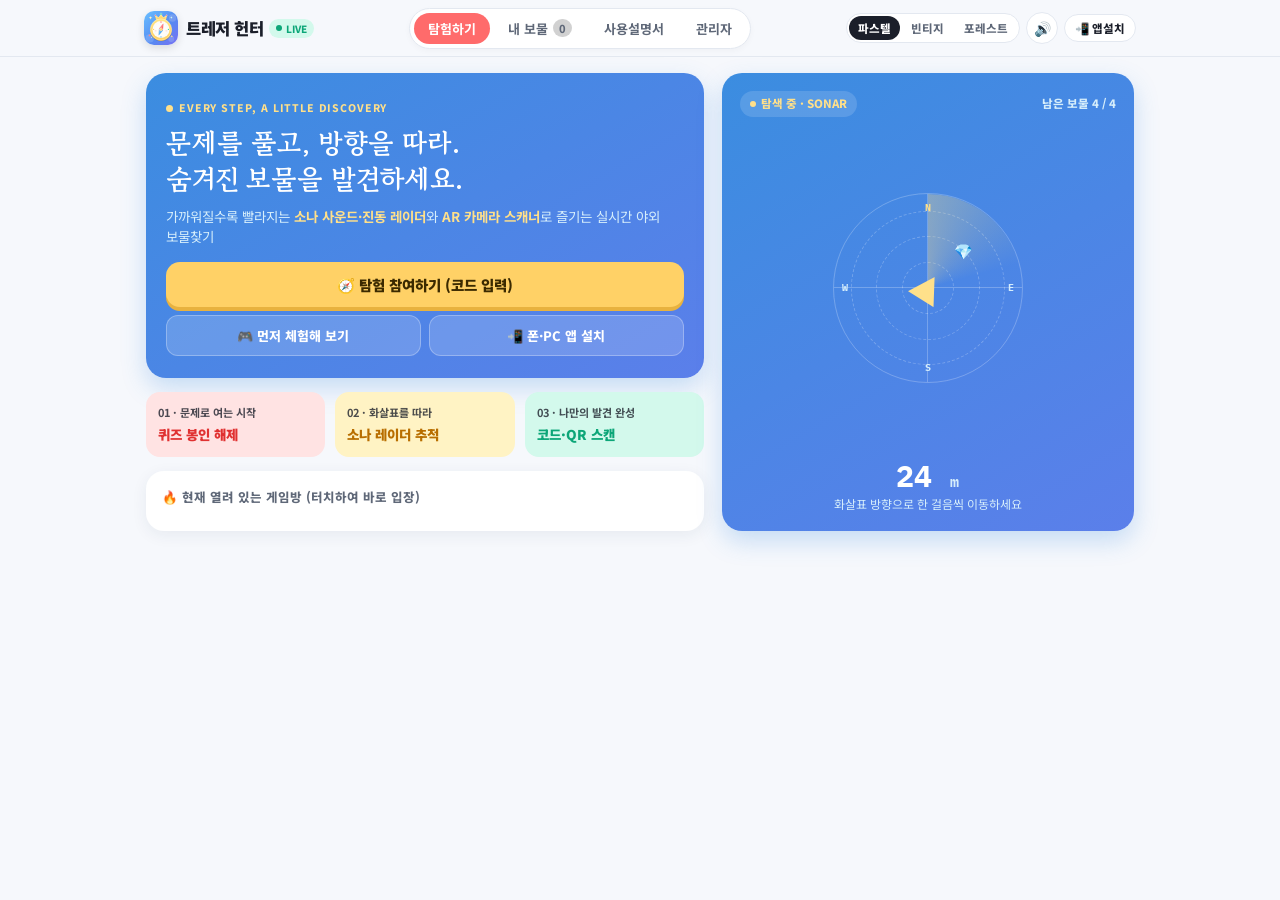
==== commit fc02f2b8: "Add cute and lively pastel app icons for phone and PC installation" ====
--- a/index.html
+++ b/index.html
@@ -8,6 +8,9 @@
   <meta name="apple-mobile-web-app-status-bar-style" content="default" />
   <meta name="apple-mobile-web-app-title" content="트레저헌터" />
   <title>트레저 헌터 — 액션 GPS & AR 보물찾기</title>
+  <link rel="icon" type="image/svg+xml" href="./icon.svg" />
+  <link rel="icon" type="image/png" sizes="192x192" href="./icon-192.png" />
+  <link rel="apple-touch-icon" href="./apple-touch-icon.png" />
   <link rel="manifest" href="./manifest.json" />
   <link rel="preconnect" href="https://fonts.googleapis.com">
   <link rel="preconnect" href="https://fonts.gstatic.com" crossorigin>
@@ -25,7 +28,9 @@
   <header class="app-header">
     <div class="header-inner">
       <button class="brand-logo" id="btn-home-logo" type="button">
-        <span class="logo-emblem">🧭</span>
+        <span class="logo-emblem" style="padding:0; overflow:hidden; background:none;">
+          <img src="./icon.svg" alt="트레저 헌터 아이콘" style="width:100%; height:100%; display:block;" />
+        </span>
         <div class="logo-text-wrap">
           <span class="logo-title">트레저 헌터</span>
           <span class="cloud-dot-badge" id="cloud-status-pill" title="클라우드 실시간 연동 상태">
